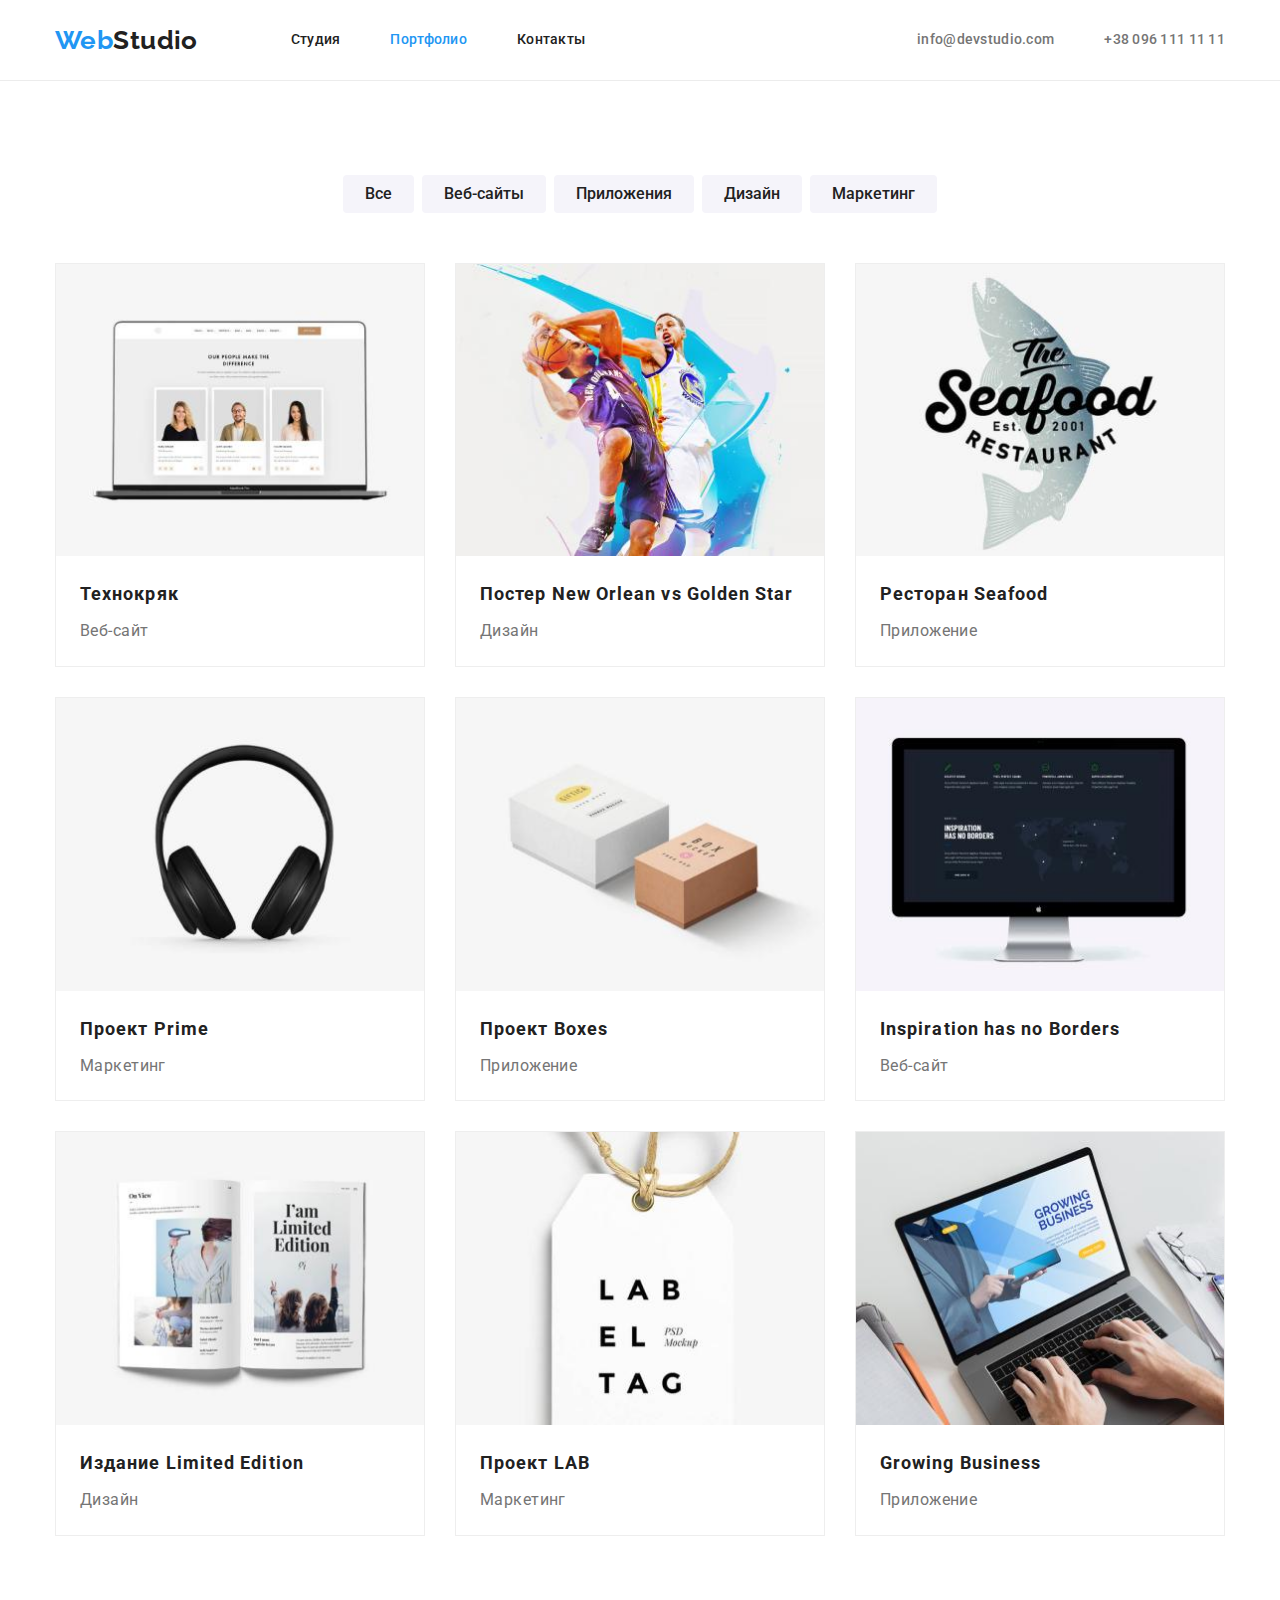
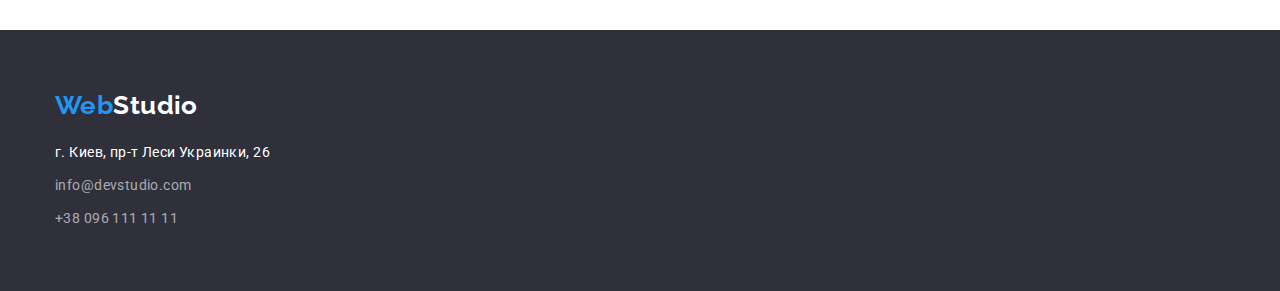
==== portfolio.html @ 03e0e979 "Внес правки. Добавил разметку для задания 4" ====
<!DOCTYPE html>
<html lang="ru">
<head>
    <meta charset="UTF-8">
    <meta name="viewport" content="width=device-width, initial-scale=1.0">
    <title>Document</title>
    <link href="https://fonts.googleapis.com/css2?family=Raleway:wght@700&family=Roboto:wght@400;500;700;900&display=swap"
        rel="stylesheet">
        <link rel="stylesheet" href="https://cdnjs.cloudflare.com/ajax/libs/modern-normalize/1.0.0/modern-normalize.min.css" />
    <link rel="stylesheet" href="./css/styles.css">
</head>
<body>
    <!-- Верхняя линия -->
    <header class="header">
        <div class="container nav-container">
            <nav class="site-nav">
                <a class="logo" href=""><span class="accent">Web</span>Studio</a>
                <ul class="list site-nav-list">
                    <li class="nav-item"><a class="nav-link" href="./index.html">Студия</a></li>
                    <li class="nav-item"><a class="nav-link current" href="./portfolio.html">Портфолио</a></li>
                    <li class="nav-item"><a class="nav-link" href="">Контакты</a></li>
                </ul>
            </nav>
            <ul class="list contacts-nav">
                <li class="nav-item">
                    <a class="contacts-header" href="mailto:info@devstudio.com">info@devstudio.com</a>
                </li>
                <li class="nav-item"><a class="contacts-header" href="tel:+380961111111">+38 096 111 11 11</a></li>
            </ul>
        </div>
    </header>
    <main>
        <h1 class="visually-hidden">Портфолио</h1>
        <div class="portfolio-main-container">
        <div class="container button-list">
            <ul class="list sort-list">
                <li class="sort-list-item"><button class="button secondary" type="button">Все</button></li>
                <li class="sort-list-item"><button class="button secondary" type="button">Веб-сайты</button></li>
                <li class="sort-list-item"><button class="button secondary" type="button">Приложения</button></li>
                <li class="sort-list-item"><button class="button secondary" type="button">Дизайн</button></li>
                <li class="sort-list-item"><button class="button secondary" type="button">Маркетинг</button></li>
            </ul>
        </div>
        <div class="container portfolio-container">
            <ul class="list portfolio-list">
                 <li class="portfolio-list-item">
                    <div class="portfolio-card">
                        <img class="img portfolio-img" src="./images/tekhnokryak.jpg" alt="Технокряк" width="370">
                        <h2 class="title portfolio-title">Технокряк</h2>
                        <p class="portfolio">Веб-сайт</p>
                    </div>
                </li>
                 <li class="portfolio-list-item">
                    <div class="portfolio-card">
                     
                    <img class="img portfolio-img" src="./images/poster-new-orlean-vs-golden-star.jpg" alt="Постер New Orlean vs Golden Star" width="370">
                    <h2 class="title portfolio-title">Постер New Orlean vs Golden Star</h2>
                    <p class="portfolio">Дизайн</p>
                </div>
                </li>
                 <li class="portfolio-list-item">
                    <div class="portfolio-card">
                    <img class="img portfolio-img" src="./images/restoran-seafood.jpg" alt="Ресторан Seafood" width="370">
                    <h2 class="title portfolio-title">Ресторан Seafood</h2>
                    <p class="portfolio">Приложение</p>
                </div>
                </li>
                 <li class="portfolio-list-item">
                    <div class="portfolio-card">
                    <img class="img portfolio-img" src="./images/project-prime.jpg" alt="Проект Prime" width="370">
                    <h2 class="title portfolio-title">Проект Prime</h2>
                    <p class="portfolio">Маркетинг</p>
                </div>
                </li>
                 <li class="portfolio-list-item">
                    <div class="portfolio-card">
                    <img class="img portfolio-img" src="./images/project-boxes.jpg" alt="Проект Boxes" width="370">
                    <h2 class="title portfolio-title">Проект Boxes</h2>
                    <p class="portfolio">Приложение</p>
                </div>
                </li>
                 <li class="portfolio-list-item">
                    <div class="portfolio-card">
                    <img class="img portfolio-img" src="./images/inspiration-has-no-borders.jpg" alt="Inspiration has no Borders" width="370">
                    <h2 class="title portfolio-title">Inspiration has no Borders</h2>
                    <p class="portfolio">Веб-сайт</p>
                </div>
                </li>
                 <li class="portfolio-list-item">
                    <div class="portfolio-card">
                    <img class="img portfolio-img" src="./images/izdanie-limited-edition.jpg" alt="Издание Limited Edition" width="370">
                    <h2 class="title portfolio-title">Издание Limited Edition</h2>
                    <p class="portfolio">Дизайн</p>
                </div>
                </li>
                 <li class="portfolio-list-item">
                    <div class="portfolio-card">
                    <img class="img portfolio-img" src="./images/project-lab.jpg" alt="Проект LAB" width="370">
                    <h2 class="title portfolio-title">Проект LAB</h2>
                    <p class="portfolio">Маркетинг</p>
                </div>
                </li>
                 <li class="portfolio-list-item">
                    <div class="portfolio-card">
                    <img class="img portfolio-img" src="./images/growing-business.jpg" alt="Growing Business" width="370">
                    <h2 class="title portfolio-title">Growing Business</h2>
                    <p class="portfolio">Приложение</p>
                </div>
                </li>
            </ul>
        </div>
        </div>
    </main>
<!-- Подвал -->
<footer class="footer">
    <div class="container footer-container">
        <a class="logo footer-logo" href="./"><span class="accent">Web</span>Studio</a>
        <address class="address">
           <p class="location">г. Киев, пр-т Леси Украинки, 26</p>
            <a class="contacts-footer" href="mailto:info@devstudio.com">info@devstudio.com</a>
            <a class="contacts-footer tel" href="tel:+380961111111">+38 096 111 11 11</a>
        </address>
    </div>
</footer>
</body>
</html>
---- css/styles.css ----
/* Основной текст #757575 */
/* Цвет заголовков #212121 */
/* Цвет выделения текста #2196F3 */
/* Второстепенное выделение текста #FFFFFF */
/* Цвет адреса rgba(255, 255, 255, 0.6) */
:root {
  --main-text-color: #757575;
  --title-text-color: #212121;
  --accent-color: #2196f3;
  --second-accent-color: #ffffff;
  --contacts-footer-color: rgba(255, 255, 255, 0.6);
  --button-secondary-bg-color: #f5f4fa;
  --bg-color: #2f303a;
  --line-header-color: #ececec;
}

body {
  color: var(--main-text-color);
  font-family: Roboto, Raleway, sans-serif;
  font-weight: 400;
  font-size: 14px;
  line-height: 1.71;
  letter-spacing: 0.03em;
}

a {
  text-decoration: none;
}
/* общие стили для списков */
.list {
  padding: 0;
  margin: 0;
  list-style: none;
}
/* общие стили для оформления контейнеров */
.container {
  margin-left: auto;
  margin-right: auto;
  padding-left: 15px;
  padding-right: 15px;

  width: 1200px;
}

/* основное оформление отступов справа между блоками*/
.item-flex:not(:last-child) {
  margin-right: 30px;
}
/* основное оформление для картинок */
.img {
  display: block;
  width: 100%;
  height: auto;
}

/* Основное оформление секций */
.section {
  margin-top: 0px;
  padding-top: 94px;
  padding-bottom: 94px;
}
/* Основное оформление заголовков секций */
.section-title {
  margin-top: 0;
  margin-bottom: 50px;

  color: var(--title-text-color);
  font-weight: 700;
  font-size: 36px;
  line-height: 1.17;
  text-align: center;
}
/* Основное оформление заголовков */
.title {
  margin-top: 0;
  margin-bottom: 10px;

  color: var(--title-text-color);
}

/* основное оформление логотипа */
.logo {
  color: var(--title-text-color);
  font-family: Raleway;
  font-weight: 700;
  font-size: 26px;
  line-height: 1.19;
}

/* Основное оформление кнопки */
.button {
  border-radius: 4px;
  padding: 6px 22px;

  display: inline-block;
}

.visually-hidden {
  position: absolute !important;
  clip: rect(1px 1px 1px 1px);
  clip: rect(1px, 1px, 1px, 1px);
  padding: 0 !important;
  border: 0 !important;
  height: 1px !important;
  width: 1px !important;
  overflow: hidden;
}

.accent {
  color: var(--accent-color);
}

/* Стили для index */
.footer {
  background-color: var(--bg-color);
}
/* Оформелние панели навигации */
.header {
  border-bottom: 1px solid var(--line-header-color);
}

.nav-container,
.site-nav {
  display: flex;
  align-items: center;
}

.site-nav-list {
  margin-left: 93px;

  display: flex;
}

.nav-item:not(:last-child) {
  margin-right: 50px;
}

.nav-link {
  padding-top: 32px;
  padding-bottom: 32px;

  display: block;

  color: var(--title-text-color);
  font-weight: 500;
  line-height: 1.14;
  letter-spacing: 0.02em;
}

.nav-link:hover,
.contacts-header:hover,
.contacts-footer:hover,
.nav-link:focus,
.contacts-header:focus,
.contacts-footer:focus {
  color: var(--accent-color);
}

.current {
  color: var(--accent-color);
}

.contacts-nav {
  margin-left: auto;

  display: inline-flex;
}

.contacts-header {
  align-items: center;

  color: var(--main-text-color);
  font-weight: 500;
  line-height: 1.14;
  letter-spacing: 0.02em;
}

/* Оформление секции-герой */
.hero {
  padding: 200px 452px;

  text-align: center;

  background-image: linear-gradient(
      to right,
      rgba(47, 48, 58, 0.4),
      rgba(47, 48, 58, 0.4)
    ),
    url("../images/overlay.jpg");
  background-repeat: no-repeat;
  background-position: center;
  background-size: cover;
}

.hero-container {
  max-width: 696px;
  margin-left: auto;
  margin-right: auto;
}

/* Оформление заголовка секции-герой */
.hero-title {
  margin-top: 0px;
  margin-bottom: 30px;

  color: var(--second-accent-color);
  font-weight: 900;
  font-size: 44px;
  line-height: 1.36;
  text-align: center;
  letter-spacing: 0.06em;
  text-transform: uppercase;
}

/* Оформление кнопки в секции-герой */
.primary {
  padding: 10px 32px;

  color: var(--second-accent-color);
  font-weight: 700;
  font-size: 16px;
  line-height: 1.87;
  align-items: center;
  text-align: center;
  letter-spacing: 0.06em;

  background-color: var(--accent-color);
}

.primary:hover,
.primary:focus {
  color: var(--accent-color);

  background-color: var(--second-accent-color);
}

/* Оформление выравнивания секции особенности компании */
.title-advantages {
  display: none;
}

.advantages-list {
  display: flex;
}

.advantages-item {
  width: calc((100% - 90px) / 4);
  justify-content: center;
}

/* Оформление заголовков секции особенности компании */
.advantages-title {
  font-weight: 700;
  font-size: inherit;
  line-height: 1.14;
  text-transform: uppercase;
}
/* Оформление параграфов особенности компании */
.advantages-list p {
  margin: 0;
}

.work-section {
  padding-top: 0;
}

.work-list {
  display: flex;
}

/* Оформление для секции команда */
.team-section {
  margin: 0;

  background-color: var(--button-secondary-bg-color);
}
/* Оформление для контейнера команда */

.team-list {
  display: flex;

  text-align: center;
}

.card {
  padding-bottom: 30px;

  background-color: var(--second-accent-color);
  border-bottom-left-radius: 4px;
  border-bottom-right-radius: 4px;
}

.team-img {
  margin-bottom: 30px;
}

/* Оформление заголовков секции команда */
.team-title {
  font-weight: 500;
  font-size: 16px;
  line-height: 1.19;
}
/* Оформление рода деятельности членов команды */
.prof {
  margin: 0px;
  margin-bottom: 16px;

  font-size: 16px;
  line-height: 1.19;
}

.sw-list {
  display: inline-flex;
}

.sw-list-item:not(:last-child) {
  margin-right: 10px;
}

.sw-link {
  padding: 12px;
  display: block;
  width: 44px;
  height: 44px;

  text-align: center;

  border-radius: 50%;
  background-color: red;
}

.clients-list {
  display: inline-flex;
}

.clients-list-item {
  width: 170px;
  height: 90px;

  border: 1px solid var(--accent-color);
  box-sizing: border-box;
  border-radius: 4px;
  background-color: var(--second-accent-color);
}

.clients-link {
  display: block;
}

/* Оформление контейнера в футере */
.footer-container {
  padding-top: 60px;
  padding-bottom: 60px;

  color: var(--second-accent-color);
}
/* Оформление контактов */
.footer-list {
  display: inline-flex;
  align-items: center;
}
.footer-list-item:not(:last-child) {
  margin-right: 70px;
}

/* Оформление лого в футере */
.footer-logo {
  margin-bottom: 20px;

  display: block;

  color: inherit;
}
/* Оформление контактов в футере */
.address {
  color: inherit;
  font-style: normal;
}

/* Оформление адреса в футере */
.location {
  margin-top: 0;
  margin-bottom: 9px;
}
/* Оформление контактов в футере */
.contacts-footer {
  margin-bottom: 9px;

  display: block;

  color: var(--contacts-footer-color);
}
.tel {
  margin-bottom: 0;
}

.sw-foter-title {
  margin-bottom: 20px;

  font-size: 14px;
  line-height: 1.143;
  text-transform: uppercase;
  color: inherit;
}

/* Стили для portfolio */
.portfolio-main-container {
  margin-top: 0px;
  padding-top: 94px;
  padding-bottom: 94px;
}
.button-list {
  margin-bottom: 50px;
}

.sort-list {
  display: flex;
  justify-content: center;
}

.sort-list-item:not(:last-child) {
  margin-right: 8px;
}

.secondary {
  color: var(--title-text-color);
  font-weight: 500;
  font-size: 16px;
  line-height: 1.62;
  text-align: center;

  background-color: var(--button-secondary-bg-color);
  border: 0px;
}

.secondary:hover,
.secondary:focus {
  border: 0px;

  color: var(--second-accent-color);

  background-color: var(--accent-color);
}

.portfolio-list {
  display: flex;
  flex-wrap: wrap;
}

.portfolio-card {
  width: 370px;

  background-color: var(--second-accent-color);
  border: 1px solid #eeeeee;
}

.portfolio-list-item:not(:nth-child(3n)) {
  margin-right: 30px;
}

.portfolio-list-item:not(:nth-last-child(-n + 3)) {
  margin-bottom: 30px;
}

.portfolio-img {
  margin-bottom: 20px;
}

.portfolio-title {
  margin-bottom: 4px;
  padding-left: 24px;

  font-weight: 700;
  font-size: 18px;
  line-height: 2;
  letter-spacing: 0.06em;
}

.portfolio {
  margin: 0;
  padding-bottom: 20px;
  padding-left: 24px;

  font-size: 16px;
  line-height: 1.87;
}
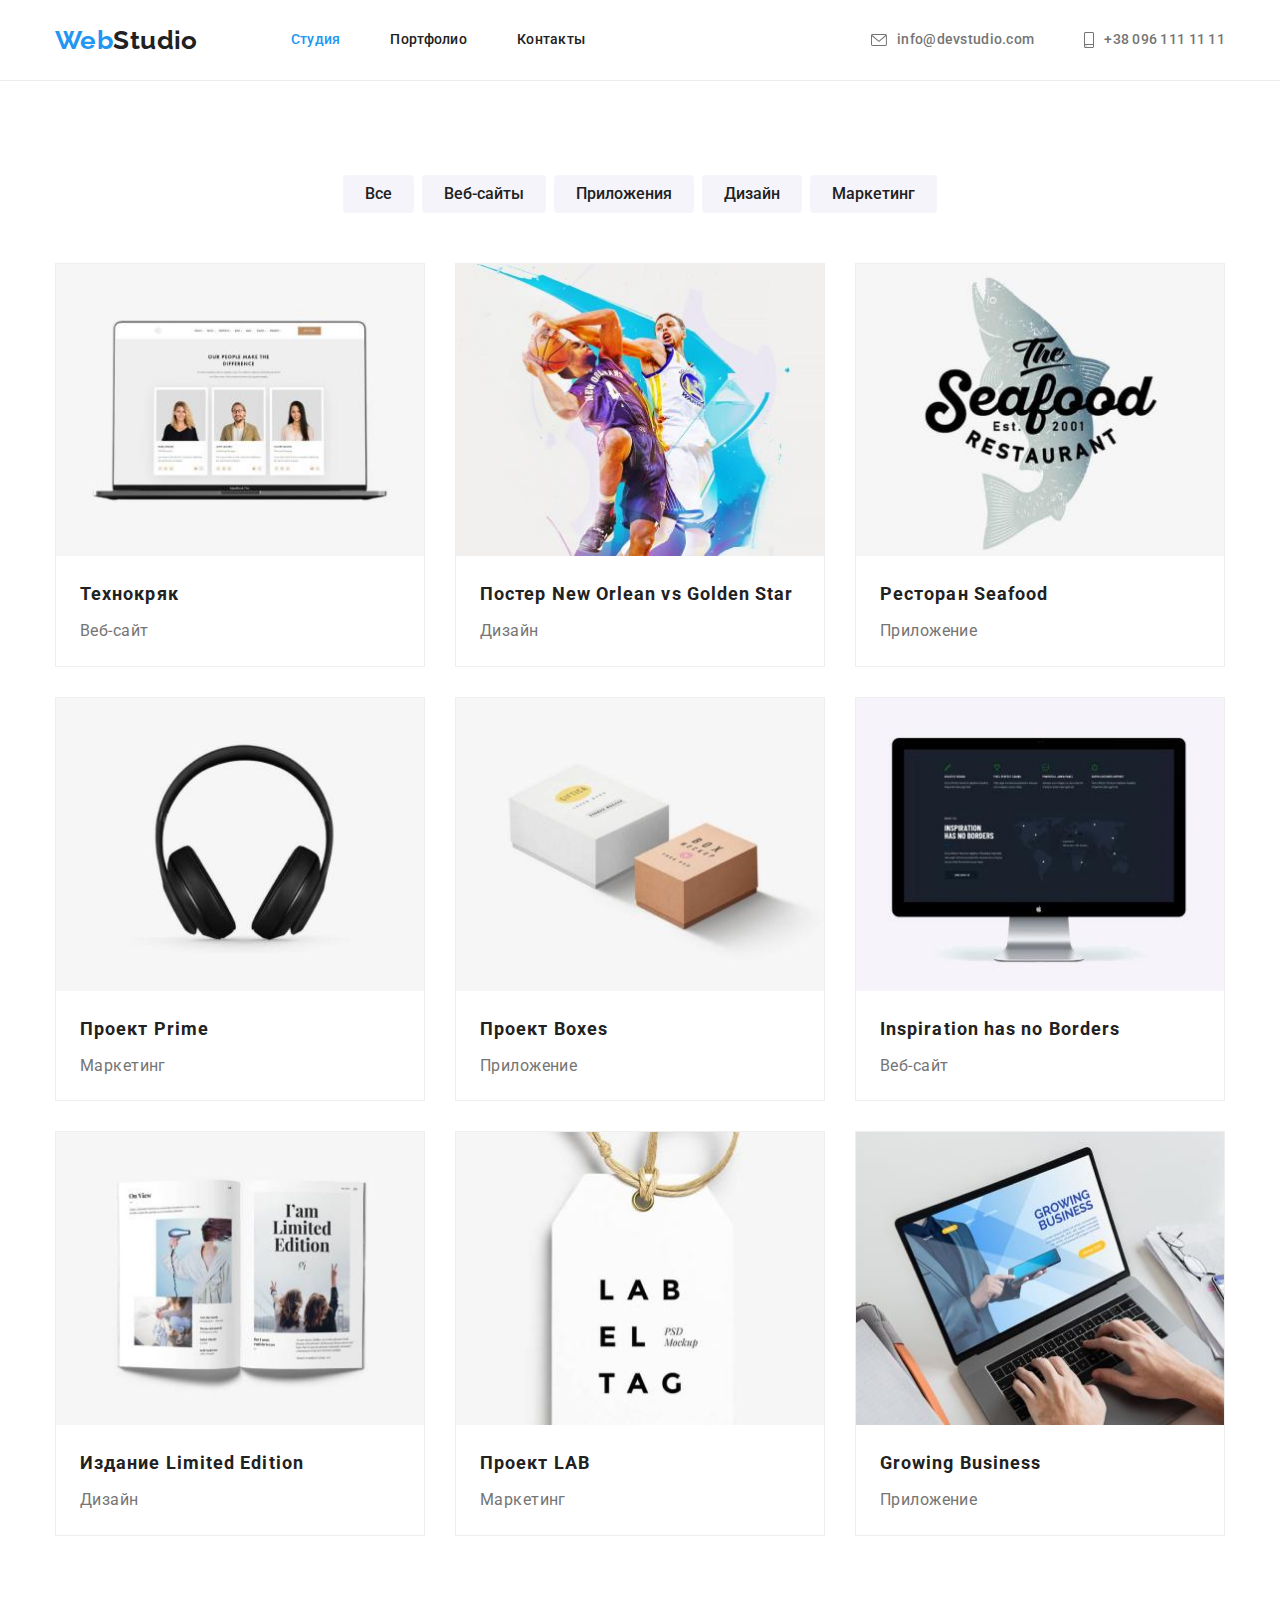
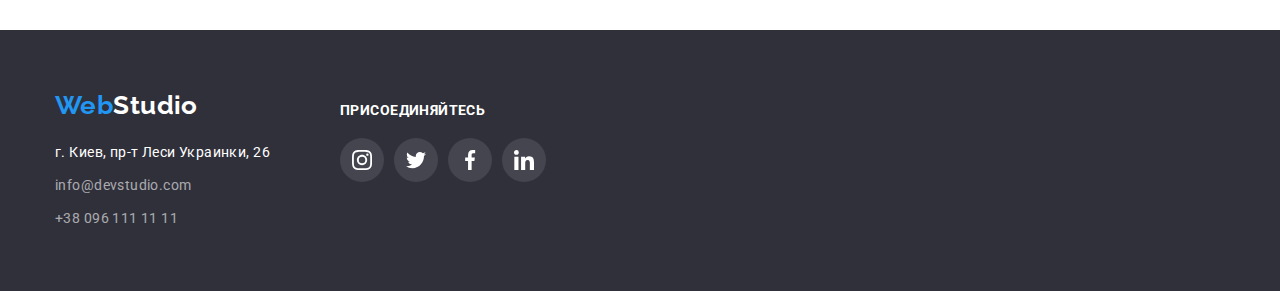
==== commit 0352379b: "Добавил разметку и оформление всех иконок для страниц Студия и Портфолио" ====
--- a/portfolio.html
+++ b/portfolio.html
@@ -16,16 +16,27 @@
             <nav class="site-nav">
                 <a class="logo" href=""><span class="accent">Web</span>Studio</a>
                 <ul class="list site-nav-list">
-                    <li class="nav-item"><a class="nav-link" href="./index.html">Студия</a></li>
-                    <li class="nav-item"><a class="nav-link current" href="./portfolio.html">Портфолио</a></li>
-                    <li class="nav-item"><a class="nav-link" href="">Контакты</a></li>
+                    <li class="nav-item"><a class="link nav-link current" href="./index.html">Студия</a></li>
+                    <li class="nav-item"><a class="link nav-link" href="./portfolio.html">Портфолио</a></li>
+                    <li class="nav-item"><a class="link nav-link" href="">Контакты</a></li>
                 </ul>
             </nav>
             <ul class="list contacts-nav">
-                <li class="nav-item">
-                    <a class="contacts-header" href="mailto:info@devstudio.com">info@devstudio.com</a>
+                <li class="nav-item contacts-item">
+                    <svg class="icon">
+                        <use href="./images/sprite.svg#icon-envelope"></use>
+                    </svg>
+                    <a class="link contacts-header" href="mailto:info@devstudio.com">
+                        info@devstudio.com
+                    </a>
                 </li>
-                <li class="nav-item"><a class="contacts-header" href="tel:+380961111111">+38 096 111 11 11</a></li>
+                <li class="nav-item contacts-item">
+                    <svg class="icon smartphone-icon">
+                        <use href="./images/sprite.svg#icon-smartphone"></use>
+                    </svg>
+                    <a class="link contacts-header" href="tel:+380961111111">+38 096 111 11 11
+                    </a>
+                </li>
             </ul>
         </div>
     </header>
@@ -114,12 +125,37 @@
 <!-- Подвал -->
 <footer class="footer">
     <div class="container footer-container">
-        <a class="logo footer-logo" href="./"><span class="accent">Web</span>Studio</a>
-        <address class="address">
-           <p class="location">г. Киев, пр-т Леси Украинки, 26</p>
-            <a class="contacts-footer" href="mailto:info@devstudio.com">info@devstudio.com</a>
-            <a class="contacts-footer tel" href="tel:+380961111111">+38 096 111 11 11</a>
-        </address>
+        <ul class="list footer-list">
+            <li class="footer-list-item">
+                <a class="logo footer-logo" href="./"><span class="accent">Web</span>Studio</a>
+                <address class="address">
+                    <p class="location">г. Киев, пр-т Леси Украинки, 26</p>
+                    <a class="contacts-footer" href="mailto:info@devstudio.com">info@devstudio.com</a>
+                    <a class="contacts-footer tel" href="tel:+380961111111">+38 096 111 11 11</a>
+                </address>
+            </li>
+            <li class="footer-list-item">
+                <h2 class="title sw-foter-title">присоединяйтесь</h2>
+                <ul class="list sw-list sw-foter-list">
+                    <li class="sw-list-item"><a class="link sw-link sw-footer-link" href=""><svg
+                                class="icon-link icon-footer-link">
+                                <use href="./images/sprite.svg#icon-instagram"></use>
+                            </svg></a></li>
+                    <li class="sw-list-item"><a class="link sw-link sw-footer-link" href=""><svg
+                                class="icon-link icon-footer-link">
+                                <use href="./images/sprite.svg#icon-twitter"></use>
+                            </svg></a></li>
+                    <li class="sw-list-item"><a class="link sw-link sw-footer-link" href=""><svg
+                                class="icon-link icon-footer-link">
+                                <use href="./images/sprite.svg#icon-facebook"></use>
+                            </svg></a></li>
+                    <li class="sw-list-item"><a class="link sw-link sw-footer-link" href=""><svg
+                                class="icon-link icon-footer-link">
+                                <use href="./images/sprite.svg#icon-linkedin"></use>
+                            </svg></a></li>
+                </ul>
+            </li>
+        </ul>
     </div>
 </footer>
 </body>
--- a/css/styles.css
+++ b/css/styles.css
@@ -12,6 +12,7 @@
   --button-secondary-bg-color: #f5f4fa;
   --bg-color: #2f303a;
   --line-header-color: #ececec;
+  --main-svg-fill: #afb1b8;
 }
 
 body {
@@ -32,6 +33,11 @@
   margin: 0;
   list-style: none;
 }
+
+.link {
+  display: block;
+}
+
 /* общие стили для оформления контейнеров */
 .container {
   margin-left: auto;
@@ -139,8 +145,6 @@
   padding-top: 32px;
   padding-bottom: 32px;
 
-  display: block;
-
   color: var(--title-text-color);
   font-weight: 500;
   line-height: 1.14;
@@ -148,11 +152,12 @@
 }
 
 .nav-link:hover,
-.contacts-header:hover,
+.contacts-item:hover,
 .contacts-footer:hover,
 .nav-link:focus,
-.contacts-header:focus,
+.contacts-item:focus,
 .contacts-footer:focus {
+  fill: var(--accent-color);
   color: var(--accent-color);
 }
 
@@ -162,17 +167,35 @@
 
 .contacts-nav {
   margin-left: auto;
-
+  align-items: center;
   display: inline-flex;
 }
 
 .contacts-header {
-  align-items: center;
-
-  color: var(--main-text-color);
+  color: inherit;
   font-weight: 500;
   line-height: 1.14;
   letter-spacing: 0.02em;
+}
+
+.contacts-item {
+  display: flex;
+  align-items: center;
+
+  color: var(--main-text-color);
+  fill: var(--main-text-color);
+}
+
+.icon {
+  width: 16px;
+  height: 12px;
+  margin-right: 10px;
+  fill: inherit;
+}
+
+.smartphone-icon {
+  width: 10px;
+  height: 16px;
 }
 
 /* Оформление секции-герой */
@@ -239,13 +262,32 @@
   display: none;
 }
 
+/* Оформление списка особенностей компании */
 .advantages-list {
   display: flex;
 }
 
+/* Оформление элементов списка особенностей компании */
 .advantages-item {
   width: calc((100% - 90px) / 4);
   justify-content: center;
+}
+/* Оформление иконок особенностей компании */
+.icon-advantages-container {
+  display: flex;
+  align-items: center;
+  justify-content: center;
+  margin-bottom: 30px;
+  width: 270px;
+  height: 120px;
+
+  background-color: var(--button-secondary-bg-color);
+  border-radius: 4px;
+}
+
+.icon-advantages {
+  width: 65px;
+  height: 70px;
 }
 
 /* Оформление заголовков секции особенности компании */
@@ -319,32 +361,89 @@
 
 .sw-link {
   padding: 12px;
-  display: block;
   width: 44px;
   height: 44px;
 
   text-align: center;
+  background-color: inherit;
+  fill: var(--main-svg-fill);
 
   border-radius: 50%;
-  background-color: red;
+}
+
+.sw-link:hover,
+.icon-link:hover,
+.sw-link:focus,
+.icon-link:focus {
+  background-color: var(--accent-color);
+  fill: var(--second-accent-color);
+}
+
+.icon-link {
+  width: 20px;
+  height: 20px;
+  fill: inherit;
 }
 
 .clients-list {
   display: inline-flex;
 }
 
-.clients-list-item {
+/* Оформление списка клиентов */
+.clients-link {
+  display: flex;
+  align-items: center;
+  justify-content: center;
   width: 170px;
   height: 90px;
 
-  border: 1px solid var(--accent-color);
+  border: 1px solid var(--main-svg-fill);
   box-sizing: border-box;
   border-radius: 4px;
   background-color: var(--second-accent-color);
-}
-
-.clients-link {
-  display: block;
+  fill: var(--main-svg-fill);
+}
+
+.icon-clients {
+  fill: inherit;
+}
+
+.icon-clients:hover,
+.clients-link:hover,
+.icon-clients:focus,
+.clients-link:focus {
+  border-color: var(--accent-color);
+  fill: var(--accent-color);
+}
+
+.icon-client-yanco {
+  width: 44px;
+  height: 49px;
+}
+
+.icon-client-tiglinehere {
+  width: 40px;
+  height: 52px;
+}
+
+.icon-client-company {
+  width: 41px;
+  height: 42.6px;
+}
+
+.icon-client-fosterpeters {
+  width: 79.66px;
+  height: 42px;
+}
+
+.icon-client-brand {
+  width: 59px;
+  height: 47px;
+}
+
+.icon-client-tigline {
+  width: 88.48px;
+  height: 45.44px;
 }
 
 /* Оформление контейнера в футере */
@@ -357,7 +456,7 @@
 /* Оформление контактов */
 .footer-list {
   display: inline-flex;
-  align-items: center;
+  align-items: flex-start;
 }
 .footer-list-item:not(:last-child) {
   margin-right: 70px;
@@ -396,11 +495,20 @@
 
 .sw-foter-title {
   margin-bottom: 20px;
+  padding-top: 12px;
 
   font-size: 14px;
   line-height: 1.143;
   text-transform: uppercase;
   color: inherit;
+}
+
+.sw-footer-link {
+  background: rgba(255, 255, 255, 0.1);
+}
+
+.icon-footer-link {
+  fill: var(--second-accent-color);
 }
 
 /* Стили для portfolio */
@@ -454,6 +562,12 @@
   border: 1px solid #eeeeee;
 }
 
+.portfolio-card:hover,
+.portfolio-card:focus {
+  box-shadow: 0px 1px 1px rgba(0, 0, 0, 0.12), 0px 4px 4px rgba(0, 0, 0, 0.06),
+    1px 4px 6px rgba(0, 0, 0, 0.16);
+}
+
 .portfolio-list-item:not(:nth-child(3n)) {
   margin-right: 30px;
 }
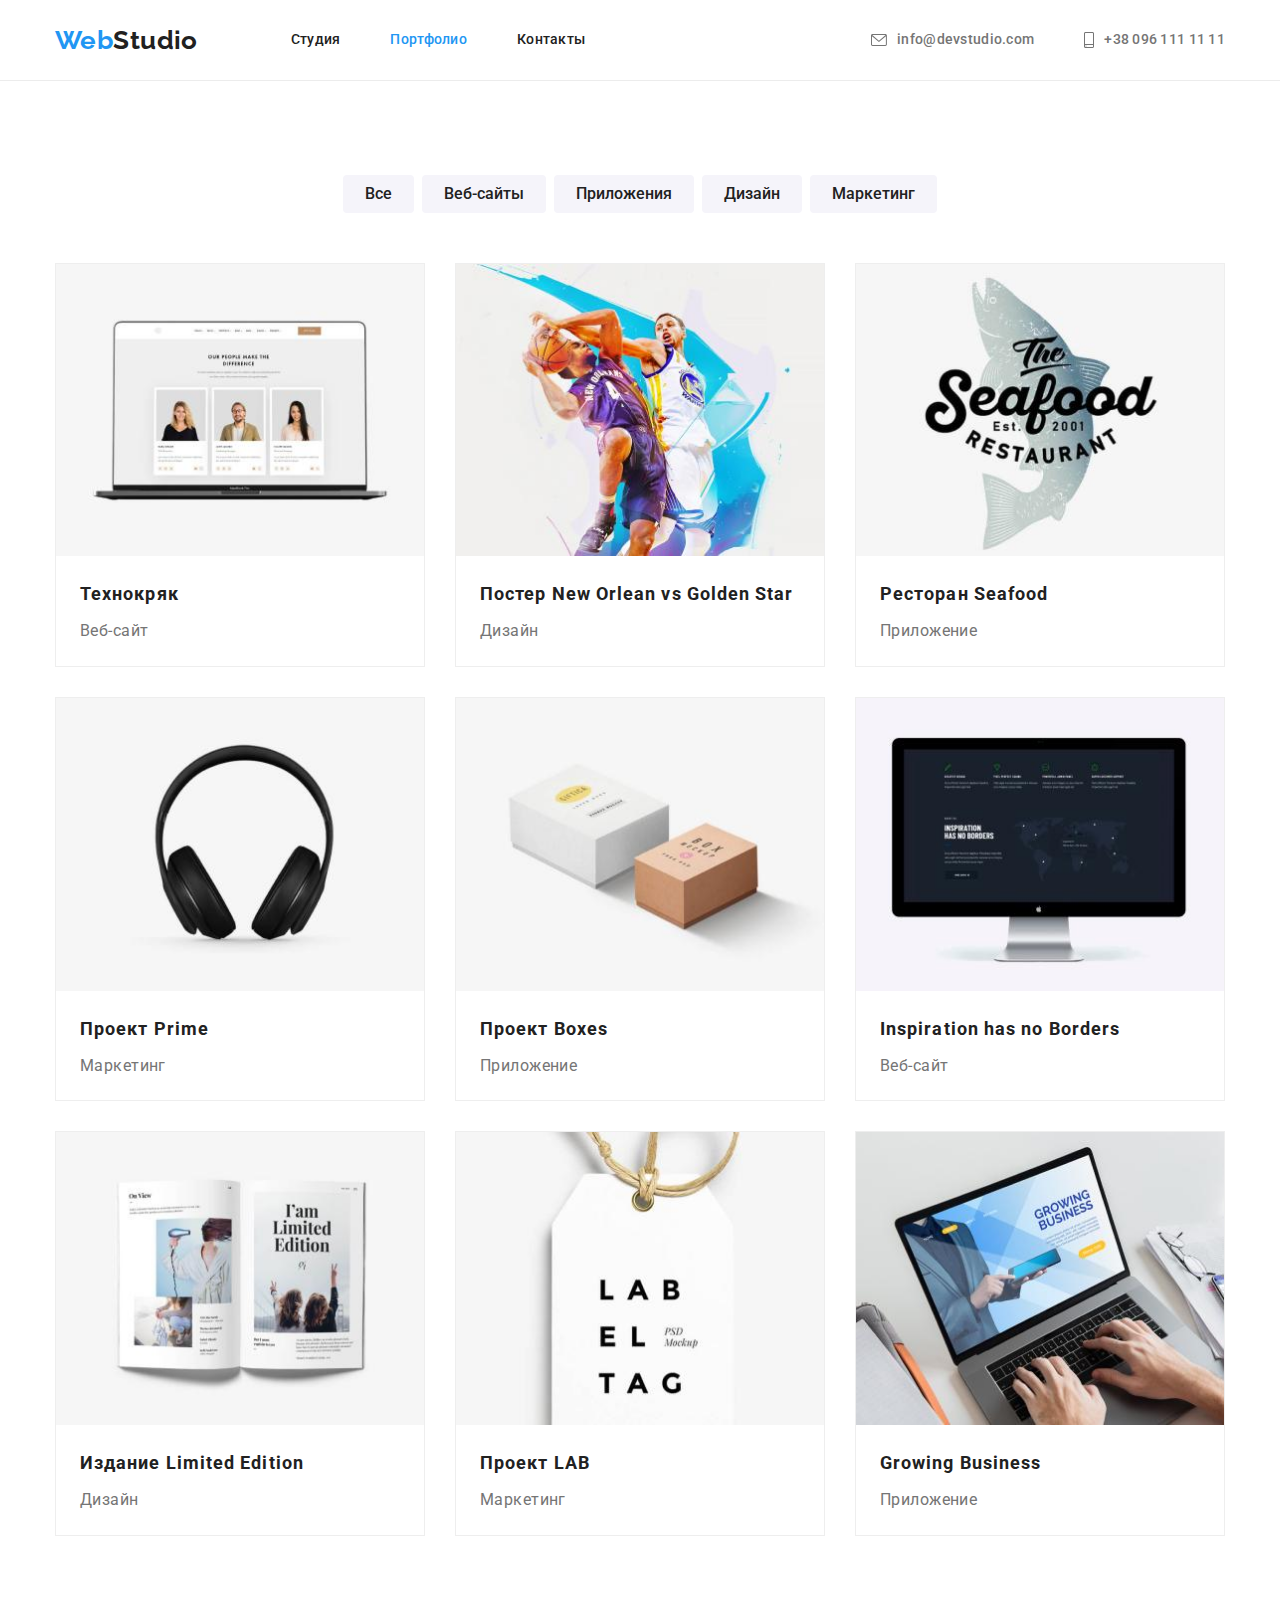
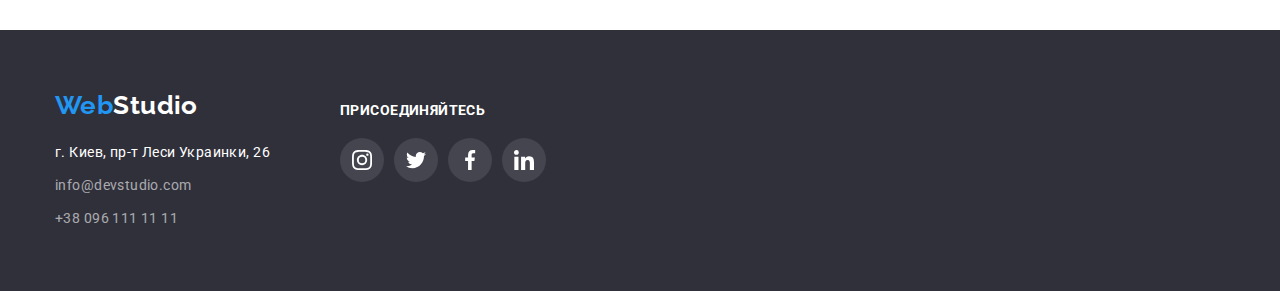
==== commit bf49bf97: "Мелкие правки" ====
--- a/portfolio.html
+++ b/portfolio.html
@@ -16,8 +16,8 @@
             <nav class="site-nav">
                 <a class="logo" href=""><span class="accent">Web</span>Studio</a>
                 <ul class="list site-nav-list">
-                    <li class="nav-item"><a class="link nav-link current" href="./index.html">Студия</a></li>
-                    <li class="nav-item"><a class="link nav-link" href="./portfolio.html">Портфолио</a></li>
+                    <li class="nav-item"><a class="link nav-link" href="./index.html">Студия</a></li>
+                    <li class="nav-item"><a class="link nav-link current" href="./portfolio.html">Портфолио</a></li>
                     <li class="nav-item"><a class="link nav-link" href="">Контакты</a></li>
                 </ul>
             </nav>
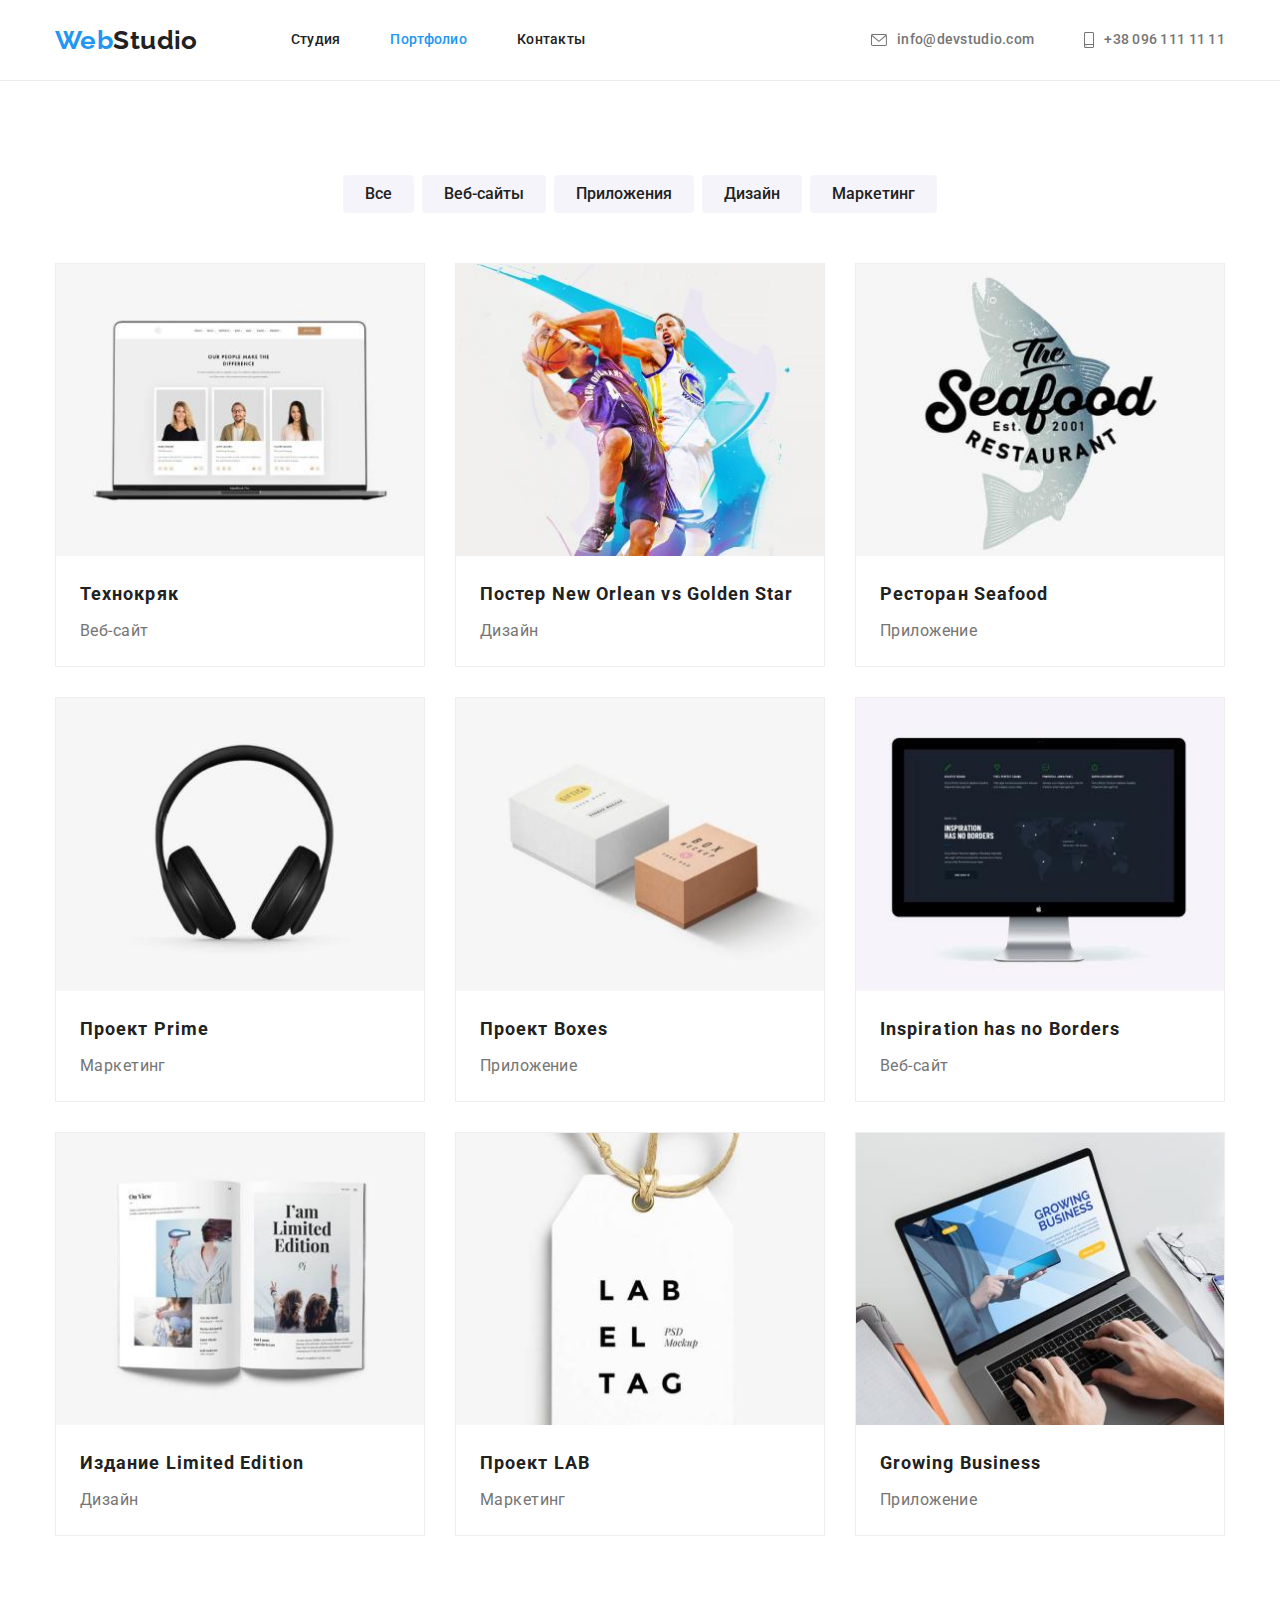
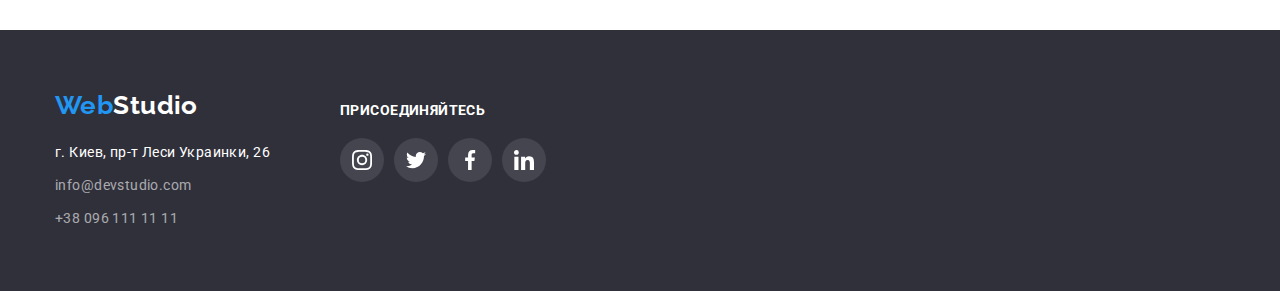
==== commit e890e622: "Внес правки" ====
--- a/portfolio.html
+++ b/portfolio.html
@@ -23,18 +23,19 @@
             </nav>
             <ul class="list contacts-nav">
                 <li class="nav-item contacts-item">
-                    <svg class="icon">
-                        <use href="./images/sprite.svg#icon-envelope"></use>
-                    </svg>
                     <a class="link contacts-header" href="mailto:info@devstudio.com">
+                        <svg class="icon">
+                            <use href="./images/sprite.svg#icon-envelope"></use>
+                        </svg>
                         info@devstudio.com
                     </a>
                 </li>
                 <li class="nav-item contacts-item">
-                    <svg class="icon smartphone-icon">
-                        <use href="./images/sprite.svg#icon-smartphone"></use>
-                    </svg>
-                    <a class="link contacts-header" href="tel:+380961111111">+38 096 111 11 11
+                    <a class="link contacts-header" href="tel:+380961111111">
+                        <svg class="icon smartphone-icon">
+                            <use href="./images/sprite.svg#icon-smartphone"></use>
+                        </svg>
+                        +38 096 111 11 11
                     </a>
                 </li>
             </ul>
--- a/css/styles.css
+++ b/css/styles.css
@@ -152,10 +152,10 @@
 }
 
 .nav-link:hover,
-.contacts-item:hover,
+.contacts-header:hover,
 .contacts-footer:hover,
 .nav-link:focus,
-.contacts-item:focus,
+.contacts-header:focus,
 .contacts-footer:focus {
   fill: var(--accent-color);
   color: var(--accent-color);
@@ -172,6 +172,12 @@
 }
 
 .contacts-header {
+  padding-top: 32px;
+  padding-bottom: 32px;
+
+  display: flex;
+  align-items: center;
+
   color: inherit;
   font-weight: 500;
   line-height: 1.14;
@@ -179,17 +185,18 @@
 }
 
 .contacts-item {
-  display: flex;
-  align-items: center;
+  /* display: flex;
+  align-items: center; */
 
   color: var(--main-text-color);
   fill: var(--main-text-color);
 }
 
 .icon {
+  margin-right: 10px;
   width: 16px;
   height: 12px;
-  margin-right: 10px;
+
   fill: inherit;
 }
 
@@ -225,6 +232,7 @@
 .hero-title {
   margin-top: 0px;
   margin-bottom: 30px;
+  max-width: 696px;
 
   color: var(--second-accent-color);
   font-weight: 900;
@@ -408,12 +416,13 @@
   fill: inherit;
 }
 
+.clients-link:hover,
 .icon-clients:hover,
-.clients-link:hover,
-.icon-clients:focus,
-.clients-link:focus {
+.clients-link:focus,
+.icon-clients:focus {
   border-color: var(--accent-color);
   fill: var(--accent-color);
+  outline: none;
 }
 
 .icon-client-yanco {
